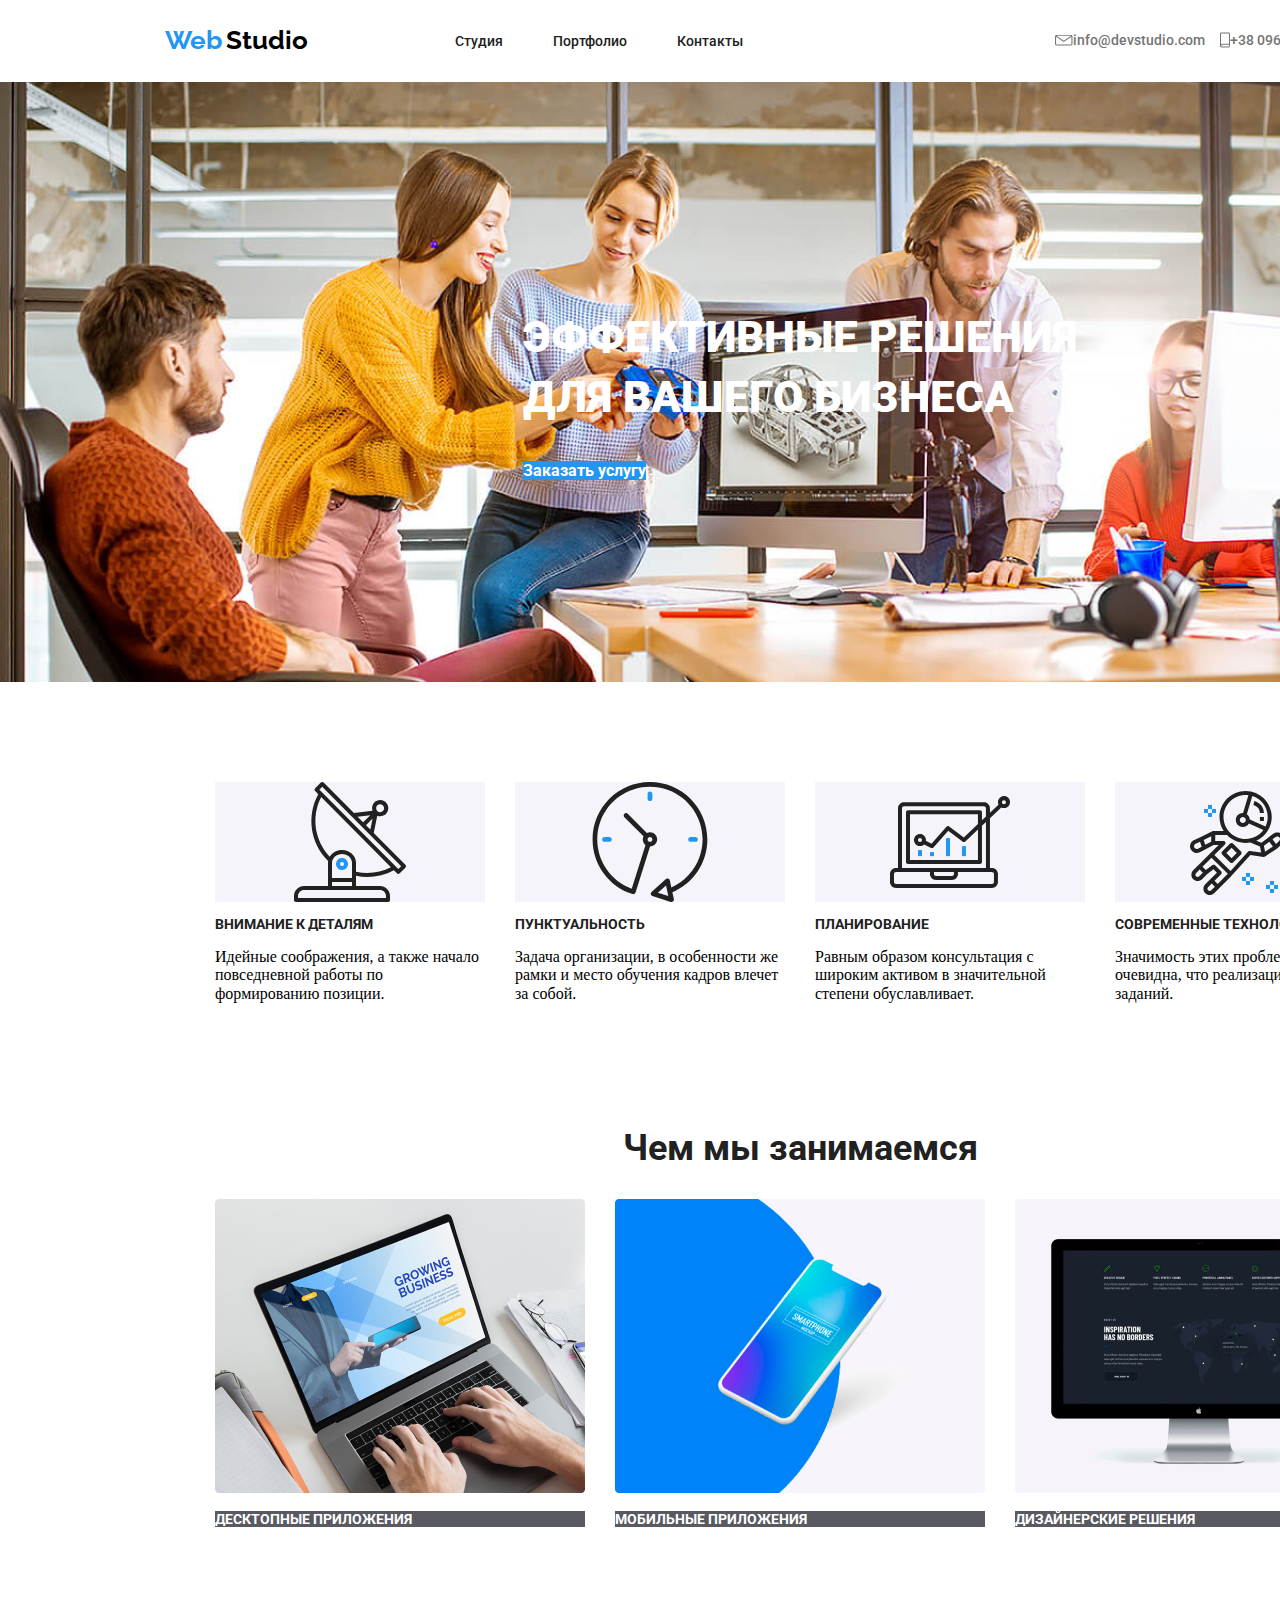
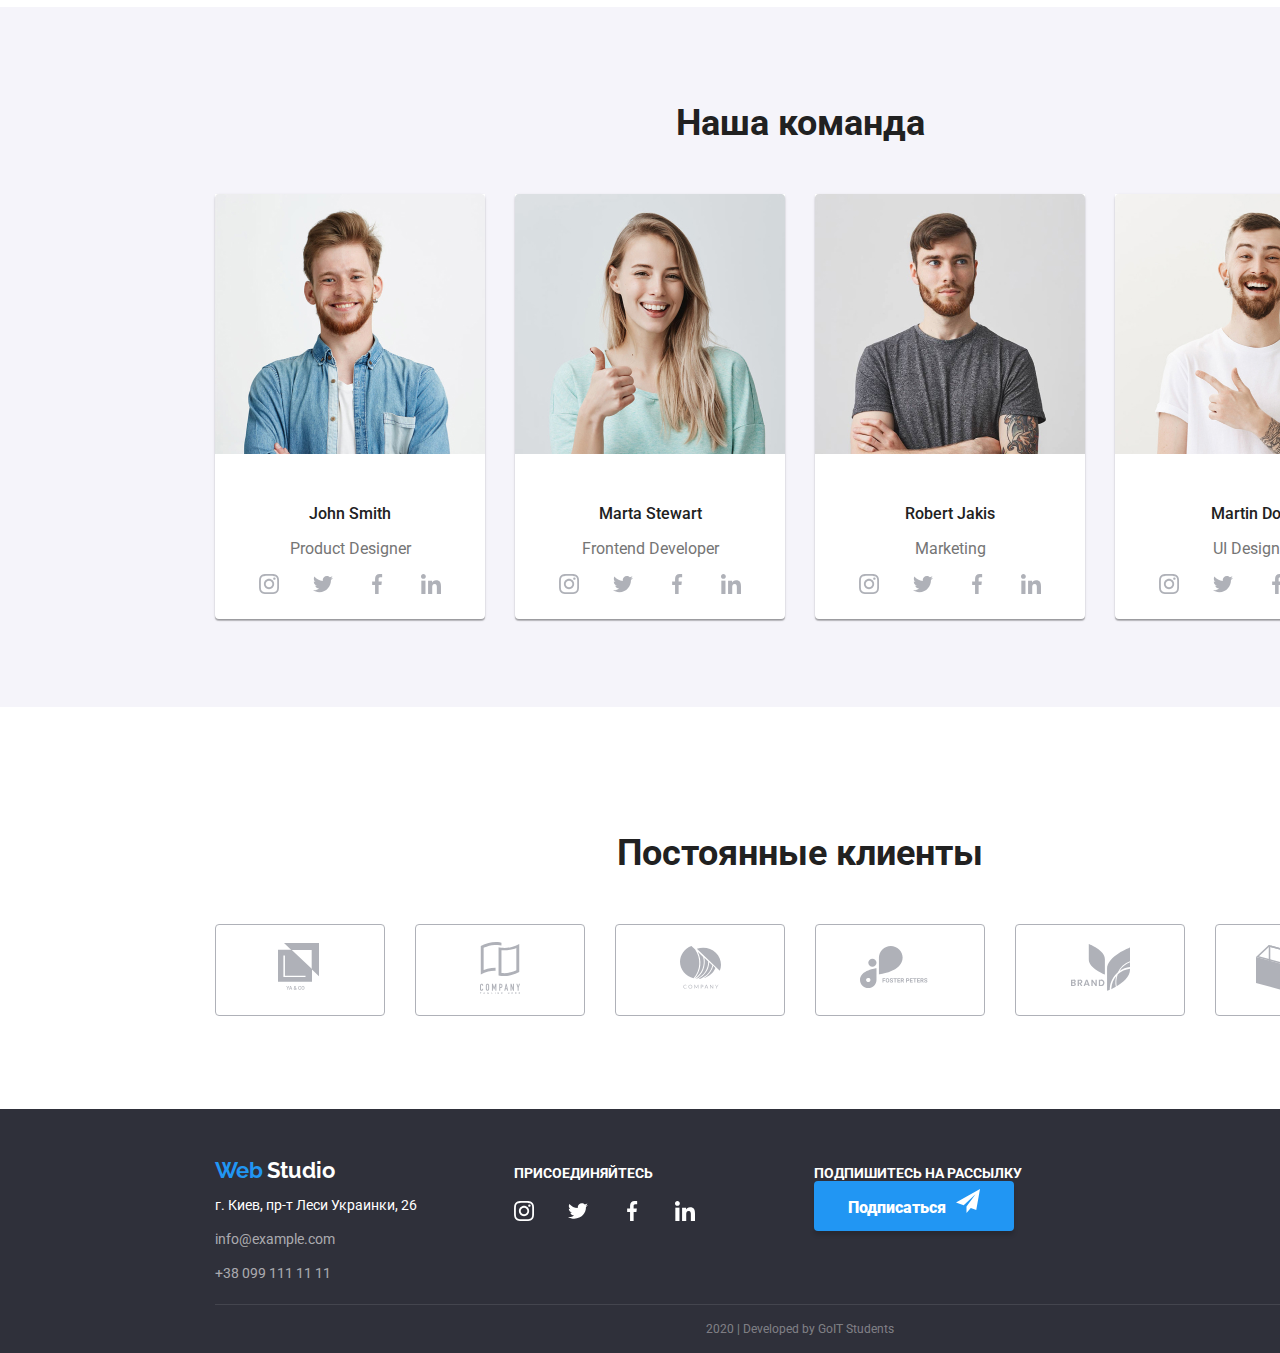
==== index.html @ fc137736 "h/w 3" ====
<!DOCTYPE html>
<html lang="en">
  <head>
    <meta charset="UTF-8" />
    <meta name="viewport" content="width=device-width, initial-scale=1.0" />
    <link
      href="https://fonts.googleapis.com/css2?family=Raleway:wght@700&family=Roboto:wght@400;500;700;900&display=swap"
      rel="stylesheet"
    />
    <link rel="stylesheet" href="css/style.css" />
    <link rel="stylesheet" href="css/normalize.css" />
    <title>Web Studio</title>
  </head>
  <body>
    <!--LOgo and top navigation-->
    <header>
      <div class="logo">
        <a class="logo-item" href="/"
          ><span class="color-web">Web</span>
          <span class="color-studio">Studio</span></a
        >
      </div>
      <section>
        <nav>
          <div class="nav-container">
            <div class="nav-container-item">
              <ul class="nav-list">
                <li class="nav-item"><a href="index.html">Студия</a></li>
                <li class="nav-item">
                  <a href="portfolio.html">Портфолио</a>
                </li>
                <li class="nav-item"><a href="#">Контакты</a></li>
              </ul>
            </div>
            <div class="adress-item-container">
              <ul class="adress-list">
                <li class="adress-item">
                  <img
                    class="number-item"
                    src="images/envelope.svg"
                    alt="ticket"
                  />
                  <a class="number-site" href="mailto:info@devstudio.com"
                    >info@devstudio.com</a
                  >
                </li>
                <li class="adress-item">
                  <img
                    class="number-item"
                    src="images/smartphone.svg"
                    alt="telephone"
                  />
                  <a class="number-site" href="tel:+380961111111"
                    >+38 096 111 11 11</a
                  >
                </li>
              </ul>
            </div>
          </div>
        </nav>
      </section>
    </header>
    <main>
      <!---Banner-->
      <div class="banner-container">
        <section class="banner">
          <h1 class="banner-title">
            эффективные решения<br />
            для вашего бизнеса
          </h1>
          <div class="banner-item">
            <a href="#">Заказать услугу</a>
          </div>
        </section>
      </div>
      <!---Advantages image-->
      <div class="advantages-container">
        <section>
          <ul class="advantages-list">
            <li class="advantages-item">
              <div class="advantages-image-container">
                <img
                  class="advantages-image"
                  src="images/antenna_1.svg"
                  alt="antenna"
                />
              </div>
              <h3 class="advantages-title">Внимание к деталям</h3>
              <p>
                Идейные соображения, а также начало повседневной работы по
                формированию позиции.
              </p>
            </li>
            <li class="advantages-item">
              <div class="advantages-image-container">
                <img
                  class="advantages-image"
                  src="images/clock_1.svg"
                  alt="clock"
                />
              </div>
              <h3 class="advantages-title">Пунктуальность</h3>
              <p>
                Задача организации, в особенности же рамки и место обучения
                кадров влечет за собой.
              </p>
            </li>
            <li class="advantages-item">
              <div class="advantages-image-container">
                <img
                  class="advantages-image"
                  src="images/diagram_1.svg"
                  alt="diagram"
                />
              </div>
              <h3 class="advantages-title">Планирование</h3>
              <p>
                Равным образом консультация с широким активом в значительной
                степени обуславливает.
              </p>
            </li>
            <li class="advantages-item">
              <div class="advantages-image-container">
                <img
                  class="advantages-image"
                  src="images/astronaut_1.svg"
                  alt="astronaut"
                />
              </div>
              <h3 class="advantages-title">Современные технологии</h3>
              <p>
                Значимость этих проблем настолько очевидна, что реализация
                плановых заданий.
              </p>
            </li>
          </ul>
        </section>
      </div>
      <!--Portfolio-->
      <div class="portfolio-container">
        <section class="portfolio">
          <h2>Чем мы занимаемся</h2>
          <ul class="portfolio-list">
            <li class="portfolio-item">
              <img src="images/img.jpg" alt="notepad" />
              <h3>Десктопные приложения</h3>
            </li>
            <li class="portfolio-item">
              <img src="images/box.jpg" alt="mobile image" />
              <h3>Мобильные приложения</h3>
            </li>
            <li class="portfolio-item">
              <img src="images/img_2.jpg" alt="" />
              <h3>Дизайнерские решения</h3>
            </li>
          </ul>
        </section>
      </div>
      <!----Team container-->
      <div class="team-container">
        <section class="team">
          <h2>Наша команда</h2>
          <ul class="team-list">
            <li class="team-item">
              <img src="images/john_smith.jpg" alt="Product Designer photo" />
              <p class="name-item">John Smith</p>
              <p class="specialty">Product Designer</p>
              <ul class="team-social-network-list">
                <li class="team-social-network-item">
                  <a href=""
                    ><img src="images/instagram.svg" alt="instagram logo"
                  /></a>
                </li>
                <li class="team-social-network-item">
                  <a href="">
                    <img src="images/twitter_1.svg" alt="twiter logo" />
                  </a>
                </li>
                <li class="team-social-network-item">
                  <a href="">
                    <img src="images/facebook_1.svg" alt="facebook logo" />
                  </a>
                </li>
                <li class="team-social-network-item last-item">
                  <a href="">
                    <img src="images/linkedin_1.svg" alt="ell logo" />
                  </a>
                </li>
              </ul>
            </li>
            <li class="team-item">
              <img
                src="images/marta_stewart.jpg"
                alt="Frontend Developer photo"
              />
              <p class="name-item">Marta Stewart</p>
              <p class="specialty">Frontend Developer</p>
              <ul class="team-social-network-list">
                <li class="team-social-network-item">
                  <a href=""
                    ><img src="images/instagram.svg" alt="instagram logo"
                  /></a>
                </li>
                <li class="team-social-network-item">
                  <a href="">
                    <img src="images/twitter_1.svg" alt="twiter logo" />
                  </a>
                </li>
                <li class="team-social-network-item">
                  <a href="">
                    <img src="images/facebook_1.svg" alt="facebook logo" />
                  </a>
                </li>
                <li class="team-social-network-item last-item">
                  <a href="">
                    <img src="images/linkedin_1.svg" alt="ell logo" />
                  </a>
                </li>
              </ul>
            </li>
            <li class="team-item">
              <img src="images/robert_jakis.jpg" alt="Marketing photo" />
              <p class="name-item">Robert Jakis</p>
              <p class="specialty">Marketing</p>
              <ul class="team-social-network-list">
                <li class="team-social-network-item">
                  <a href=""
                    ><img src="images/instagram.svg" alt="instagram logo"
                  /></a>
                </li>
                <li class="team-social-network-item">
                  <a href="">
                    <img src="images/twitter_1.svg" alt="twiter logo" />
                  </a>
                </li>
                <li class="team-social-network-item">
                  <a href="">
                    <img src="images/facebook_1.svg" alt="facebook logo" />
                  </a>
                </li>
                <li class="team-social-network-item last-item">
                  <a href="">
                    <img src="images/linkedin_1.svg" alt="ell logo" />
                  </a>
                </li>
              </ul>
            </li>
            <li class="team-item">
              <img src="images/martin_doe.jpg" alt="UI Designer photo" />
              <p class="name-item">Martin Doe</p>
              <p class="specialty">UI Designe</p>
              <ul class="team-social-network-list">
                <li class="team-social-network-item">
                  <a href=""
                    ><img src="images/instagram.svg" alt="instagram logo"
                  /></a>
                </li>
                <li class="team-social-network-item">
                  <a href="">
                    <img src="images/twitter_1.svg" alt="twiter logo" />
                  </a>
                </li>
                <li class="team-social-network-item">
                  <a href="">
                    <img src="images/facebook_1.svg" alt="facebook logo" />
                  </a>
                </li>
                <li class="team-social-network-item last-item">
                  <a href="">
                    <img src="images/linkedin_1.svg" alt="ell logo" />
                  </a>
                </li>
              </ul>
            </li>
          </ul>
        </section>
      </div>
      <!--Customer-->
      <div class="customer-container">
        <section class="customer">
          <h2>Постоянные клиенты</h2>
          <ul class="customer-list">
            <li class="customer-item item-right">
              <a href=""><img src="images/logo_1.svg" alt="company 1" /></a>
            </li>
            <li class="customer-item item-right">
              <a href=""><img src="images/logo_2.svg" alt="company 2" /></a>
            </li>
            <li class="customer-item item-right">
              <a href=""><img src="images/logo_3.svg" alt="company 3" /></a>
            </li>
            <li class="customer-item item-right">
              <a href=""><img src="images/logo_4.svg" alt="company 4" /></a>
            </li>
            <li class="customer-item item-right">
              <a href=""><img src="images/logo_5.svg" alt="company 5" /></a>
            </li>
            <li class="customer-item item-right">
              <a href=""><img src="images/logo_6.svg" alt="company 6" /></a>
            </li>
          </ul>
        </section>
      </div>
      <!--Bottom container, logo , adress and social network-->
      <div class="adress-container">
        <section class="adress">
          <div class="logo-adress-bot-container">
            <a class="logo-item" href="/"
              ><span class="color-web-bot">Web</span>
              <span class="color-studio-white">Studio</span></a
            >
            <address>
              <ul class="adress-list-bottom">
                <li class="adress-item-bottom">
                  <p>г. Киев, пр-т Леси Украинки, 26</p>
                </li>
                <li class="adress-item-bottom">
                  <a class="adress-site-number" href="#">info@example.com</a>
                </li>
                <li class="adress-item-bottom">
                  <a class="adress-site-number" href="tel:+"
                    >+38 099 111 11 11</a
                  >
                </li>
              </ul>
            </address>
          </div>
          <div class="social-network-container">
            <section class="social-network">
              <p>присоединяйтесь</p>
              <ul class="social-network-list-studio">
                <li class="social-item-bottom right-line">
                  <a href="">
                    <img src="images/instagram_2.svg" alt="instagram logo" />
                  </a>
                </li>
                <li class="social-item-bottom right-line">
                  <a href=""
                    ><img src="images/twitter_2.svg" alt="twiter logo"
                  /></a>
                </li>
                <li class="social-item-bottom right-line">
                  <a href="">
                    <img src="images/facebook_2.svg" alt="facebook logo" />
                  </a>
                </li>
                <li class="social-item-bottom right-line">
                  <a href=""><img src="images/linkedin_2.svg" alt="" /></a>
                </li>
              </ul>
            </section>
          </div>
          <div class="mailing-container">
            <section class="mailing">
              <p>Подпишитесь на рассылку</p>
              <div class="mailing-site">
                <a href=""
                  >Подписаться<img src="images/icon_send.svg" alt="icon send"
                /></a>
              </div>
            </section>
          </div>
        </section>
      </div>
    </main>
    <footer>
      <p>2020 | Developed by GoIT Students</p>
    </footer>
  </body>
</html>
---- css/style.css ----
:root {
  --footer-color: #2f303a;
  --title-mailing: #2196f3;
}
li {
  list-style-type: none;
}
body {
  width: 1600px;
}
header {
  display: flex;
}
ul {
  margin: 0;
  padding: 0;
}
.logo {
  width: 200px;
  height: 30px;
  margin: 25px 0 0 165px;
}
.logo-item {
  text-decoration: none;
}
.color-web {
  font-family: "Raleway";
  font-style: normal;
  font-weight: bold;
  font-size: 26px;
  line-height: 31px;
  color: var(--title-mailing);
}
.color-studio {
  font-family: "Raleway";
  font-style: normal;
  font-weight: bold;
  font-size: 26px;
  line-height: 31px;
  color: #000000;
}
nav a {
  font-family: "roboto";
  text-decoration: none;
  font-style: normal;
  font-weight: 500;
  font-size: 14px;
  line-height: 16px;
  color: #212121;
}
.nav-container {
  display: flex;
}
.nav-container-item {
  width: 295px;
  height: 50px;
  margin: 32px 0 0 90px;
}
.nav-list {
  display: flex;
}
.nav-item:not(:last-child) {
  margin-right: 50px;
}
.adress-item-container {
  margin: 32px 0 0 305px;
}
.adress-list {
  display: flex;
}
.adress-item {
  display: flex;
  justify-content: center;
}
.adress-item:not(:last-child) {
  margin-right: 15px;
}
.number-site {
  color: #757575;
}
.banner-container {
  width: 1600px;
  height: 600px;
  background-image: url(/images/Header_img.jpg);
  display: flex;
  align-items: center;
  justify-content: center;
}
.banner-title {
  font-family: "roboto";
  font-style: normal;
  font-weight: 900;
  font-size: 44px;
  line-height: 60px;
  text-transform: uppercase;
  color: #ffffff;
}
.banner a {
  font-family: "roboto";
  text-decoration: none;
  font-style: normal;
  font-weight: bold;
  font-size: 16px;
  line-height: 30px;
  background-color: var(--title-mailing);
  color: #ffffff;
}
.advantages-container {
  width: 1170px;
  margin: 100px 215px 0 215px;
}
.advantages-list {
  display: flex;
}
.advantages-item:not(:last-child) {
  width: 270px;
  height: 250px;
  margin-right: 30px;
}
.advantages-image-container {
  width: 270px;
  height: 120px;
  display: flex;
  justify-content: center;
  background-color: #f5f4fa;
}
.advantages-title {
  font-family: "roboto";
  text-transform: uppercase;
  font-style: normal;
  font-weight: bold;
  font-size: 14px;
  line-height: 16px;
  color: #212121;
}
.advantages p {
  font-family: "roboto";
  font-style: normal;
  font-weight: normal;
  font-size: 14px;
  line-height: 24px;
  color: #757575;
}
.portfolio-container {
  width: 1170px;
  height: 385px;
  margin: 95px 215px 0 215px;
}
.portfolio-list {
  display: flex;
}
.portfolio-item:not(:last-child) {
  width: 370px;
  height: 295px;
  margin-right: 30px;
}
.portfolio h2 {
  text-align: center;
  font-family: "roboto";
  font-style: normal;
  font-weight: bold;
  font-size: 36px;
  line-height: 42px;
  color: #212121;
}
.portfolio h3 {
  font-family: "roboto";
  font-style: normal;
  font-weight: bold;
  font-size: 14px;
  line-height: 16px;
  text-transform: uppercase;
  color: #ffffff;
  background-color: rgba(47, 48, 58, 0.8);
}
.team-container {
  width: 1600px;
  height: 700px;
  background-color: #f5f4fa;
  margin-top: 95px;
}
.team-list {
  display: flex;
  margin: 50px 215px 0 215px;
}
.team-item {
  width: 270px;
  height: 425px;
  margin-right: 30px;
  background-color: #ffffff;
  box-shadow: 0px 2px 1px rgba(0, 0, 0, 0.2), 0px 1px 1px rgba(0, 0, 0, 0.14),
    0px 1px 3px rgba(0, 0, 0, 0.12);
  border-radius: 4px;
}
.team-social-network-list {
  width: 205px;
  height: 45px;
  display: flex;
  margin: 0 32px 0 32px;
}
.team-social-network-item:not(:last-child) {
  margin-right: 10px;
  padding: 0 12px 0 12px;
}
.last-item {
  padding: 0 12px 0 12px;
}
.team h2 {
  padding-top: 95px;
  text-align: center;
  font-family: "roboto";
  font-style: normal;
  font-weight: bold;
  font-size: 36px;
  line-height: 42px;
  color: #212121;
}
.name-item {
  text-align: center;
  padding-top: 30px;
  font-family: "roboto";
  font-style: normal;
  font-weight: 500;
  font-size: 16px;
  line-height: 19px;
  color: #212121;
}
.specialty {
  text-align: center;
  font-family: "roboto";
  font-style: normal;
  font-weight: normal;
  font-size: 16px;
  line-height: 19px;
  color: #757575;
}
.customer-container {
  width: 1600px;
}
.customer-list {
  display: flex;
  width: 1170px;
  height: 185px;
  margin: 50px 215px 0 215px;
}
.customer-item {
  width: 170px;
  height: 90px;
  border: 1px solid #afb1b8;
  border-radius: 4px;
  display: flex;
  align-items: center;
  justify-content: center;
}
.item-right:not(:last-child) {
  margin-right: 30px;
}
.customer h2 {
  padding-top: 95px;
  text-align: center;
  font-family: "roboto";
  font-style: normal;
  font-weight: bold;
  font-size: 36px;
  line-height: 42px;
  color: #212121;
}
footer {
  background-color: var(--footer-color);
  display: flex;
  justify-content: center;
  align-items: center;
}
footer p {
  font-family: "roboto";
  font-style: normal;
  font-weight: normal;
  font-size: 12px;
  line-height: 24px;
  color: rgba(255, 255, 255, 0.4);
}
.adress-container {
  width: 1600px;
  background-color: var(--footer-color);
}
.adress {
  background-color: var(--footer-color);
  width: 1170px;
  height: 195px;
  display: flex;
  margin: 0 215px 0 215px;
  border-bottom: 1px solid rgba(255, 255, 255, 0.1);
}
.logo-adress-bot-container {
  margin-top: 48px;
}
.adress-list-bottom {
  width: 230px;
  height: 80px;
  flex-direction: column;
  justify-content: center;
  margin-top: 10px;
}
.adress-item-bottom:not(:first-child) {
  margin-top: 10px;
}
.social-network-container {
  width: 205px;
  height: 80px;
  margin: 56px 0 0 69px;
}
.social-network-list-studio {
  display: flex;
  margin-top: 20px;
}
.social-item-bottom {
  width: 44px;
  height: 44px;
  justify-content: center;
}
.right-line:not(:last-child) {
  margin-right: 10px;
}
.mailing-container {
  width: 570px;
  height: 87px;
  display: flex;
  margin: 56px 0 0 95px;
}
.color-web-bot {
  font-family: "Raleway";
  font-style: normal;
  font-weight: bold;
  font-size: 22px;
  line-height: 26px;
  color: var(--title-mailing);
}
.color-studio-white {
  font-family: "Raleway";
  font-style: normal;
  font-weight: bold;
  font-size: 22px;
  line-height: 26px;
  color: #ffffff;
}
address p {
  font-family: "roboto";
  font-style: normal;
  font-weight: normal;
  font-size: 14px;
  line-height: 24px;
  color: #ffffff;
  margin: 0;
}
address a {
  font-family: "roboto";
  text-decoration: none;
  font-style: normal;
  font-weight: normal;
  font-size: 14px;
  line-height: 24px;
  color: rgba(255, 255, 255, 0.6);
}
.social-network p {
  margin: 0;
  font-family: "roboto";
  font-style: normal;
  font-weight: bold;
  font-size: 14px;
  line-height: 16px;
  text-transform: uppercase;
  color: #ffffff;
}
.mailing p {
  margin: 0;
  font-family: "roboto";
  font-style: normal;
  font-weight: bold;
  font-size: 14px;
  line-height: 16px;
  text-transform: uppercase;
  color: #ffffff;
}
.mailing-site {
  width: 200px;
  height: 50px;
  box-shadow: 0px 4px 4px rgba(0, 0, 0, 0.15);
  background-color: var(--title-mailing);
  border-radius: 4px;
  display: flex;
  justify-content: center;
  align-items: center;
}
.mailing-site img {
  margin-left: 10px;
}
.mailing a {
  font-family: "roboto";
  text-decoration: none;
  color: #ffffff;
  font-style: normal;
  font-weight: 900;
  font-size: 16px;
  line-height: 30px;
}
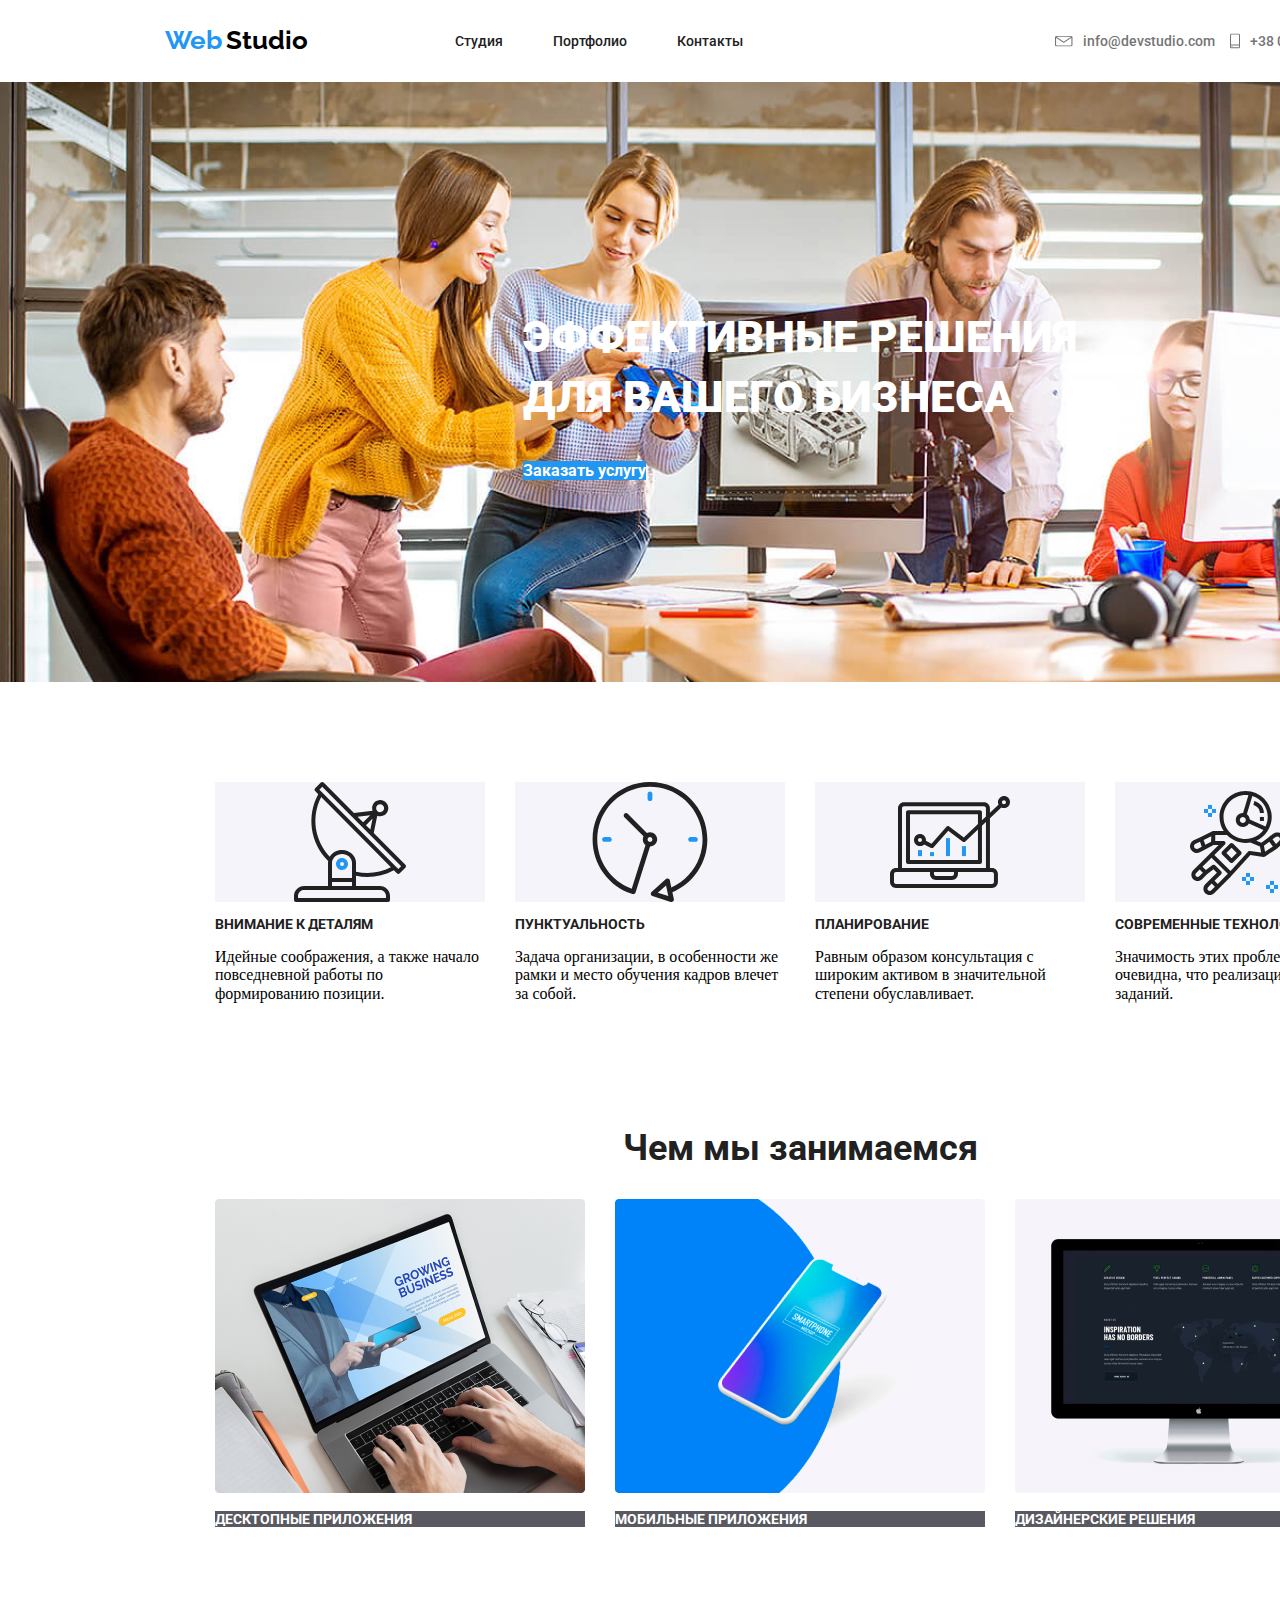
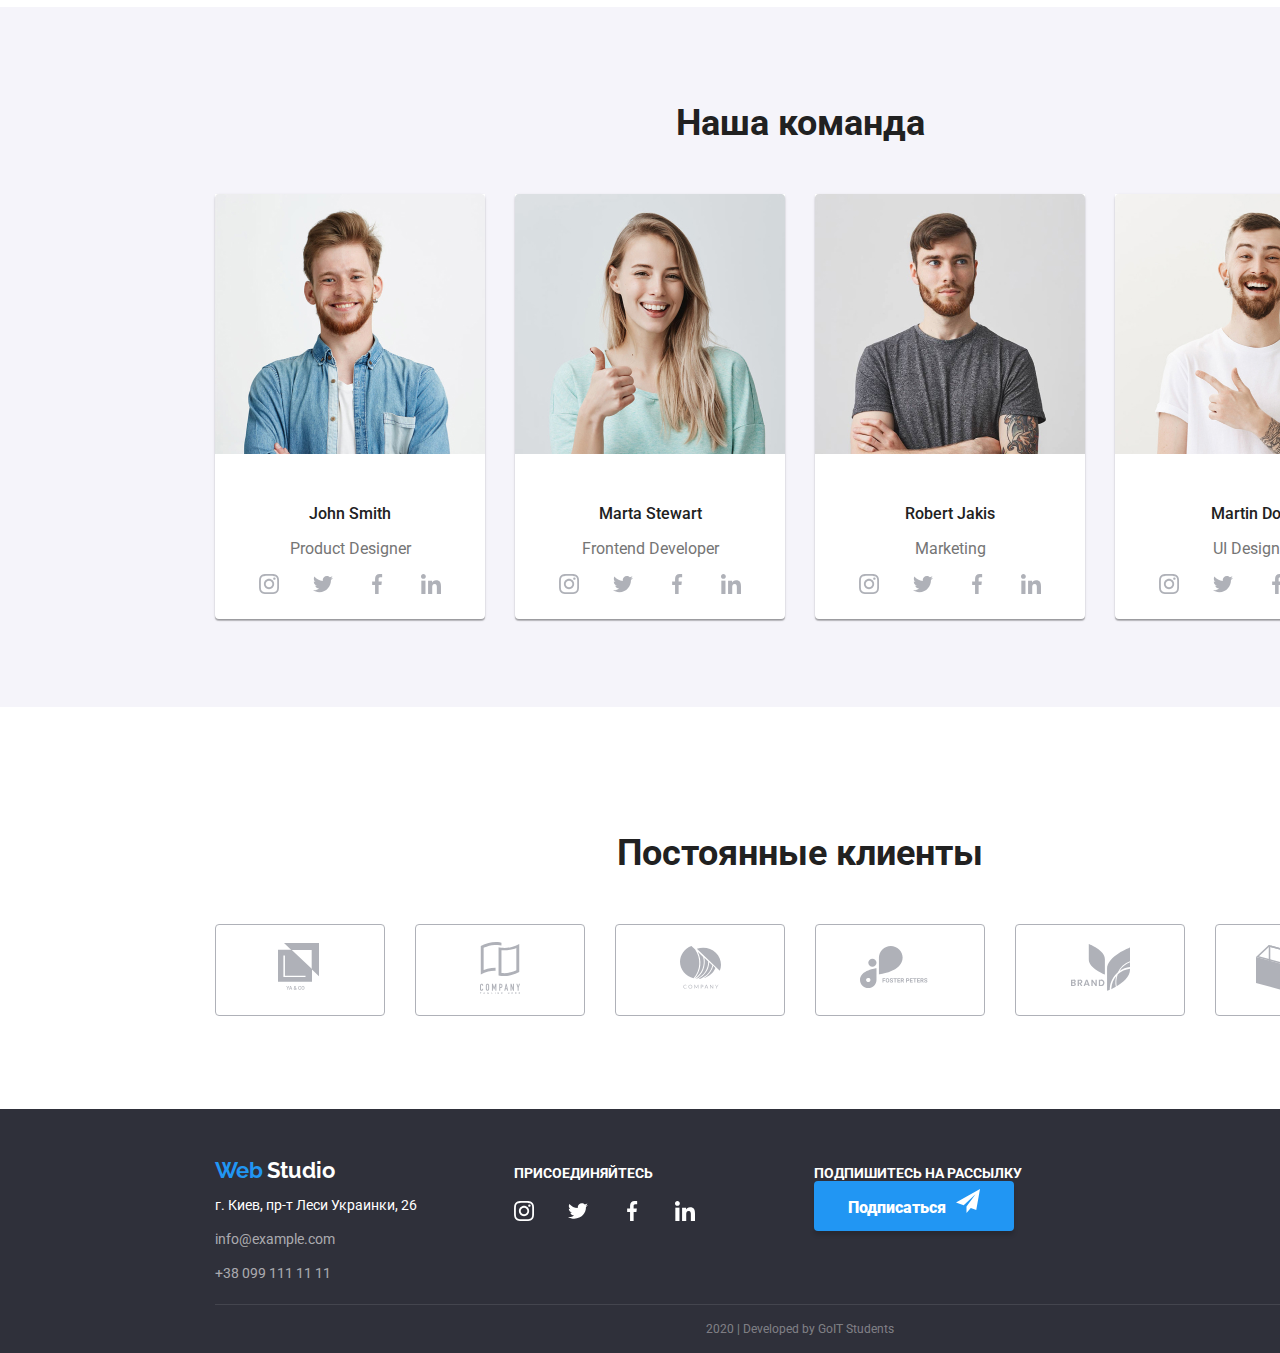
==== commit cae7a252: "h/w 3.3" ====
--- a/index.html
+++ b/index.html
@@ -40,9 +40,11 @@
                     src="images/envelope.svg"
                     alt="ticket"
                   />
-                  <a class="number-site" href="mailto:info@devstudio.com"
-                    >info@devstudio.com</a
-                  >
+                  <div class="number-site-container">
+                    <a class="number-site" href="mailto:info@devstudio.com"
+                      >info@devstudio.com</a
+                    >
+                  </div>
                 </li>
                 <li class="adress-item">
                   <img
@@ -50,9 +52,11 @@
                     src="images/smartphone.svg"
                     alt="telephone"
                   />
-                  <a class="number-site" href="tel:+380961111111"
-                    >+38 096 111 11 11</a
-                  >
+                  <div class="number-site-container">
+                    <a class="number-site" href="tel:+380961111111"
+                      >+38 096 111 11 11</a
+                    >
+                  </div>
                 </li>
               </ul>
             </div>
--- a/css/style.css
+++ b/css/style.css
@@ -75,13 +75,16 @@
 .adress-item:not(:last-child) {
   margin-right: 15px;
 }
+.number-site-container {
+  margin-left: 10px;
+}
 .number-site {
   color: #757575;
 }
 .banner-container {
   width: 1600px;
   height: 600px;
-  background-image: url(/images/Header_img.jpg);
+  background-image: url(../images/Header_img.jpg);
   display: flex;
   align-items: center;
   justify-content: center;
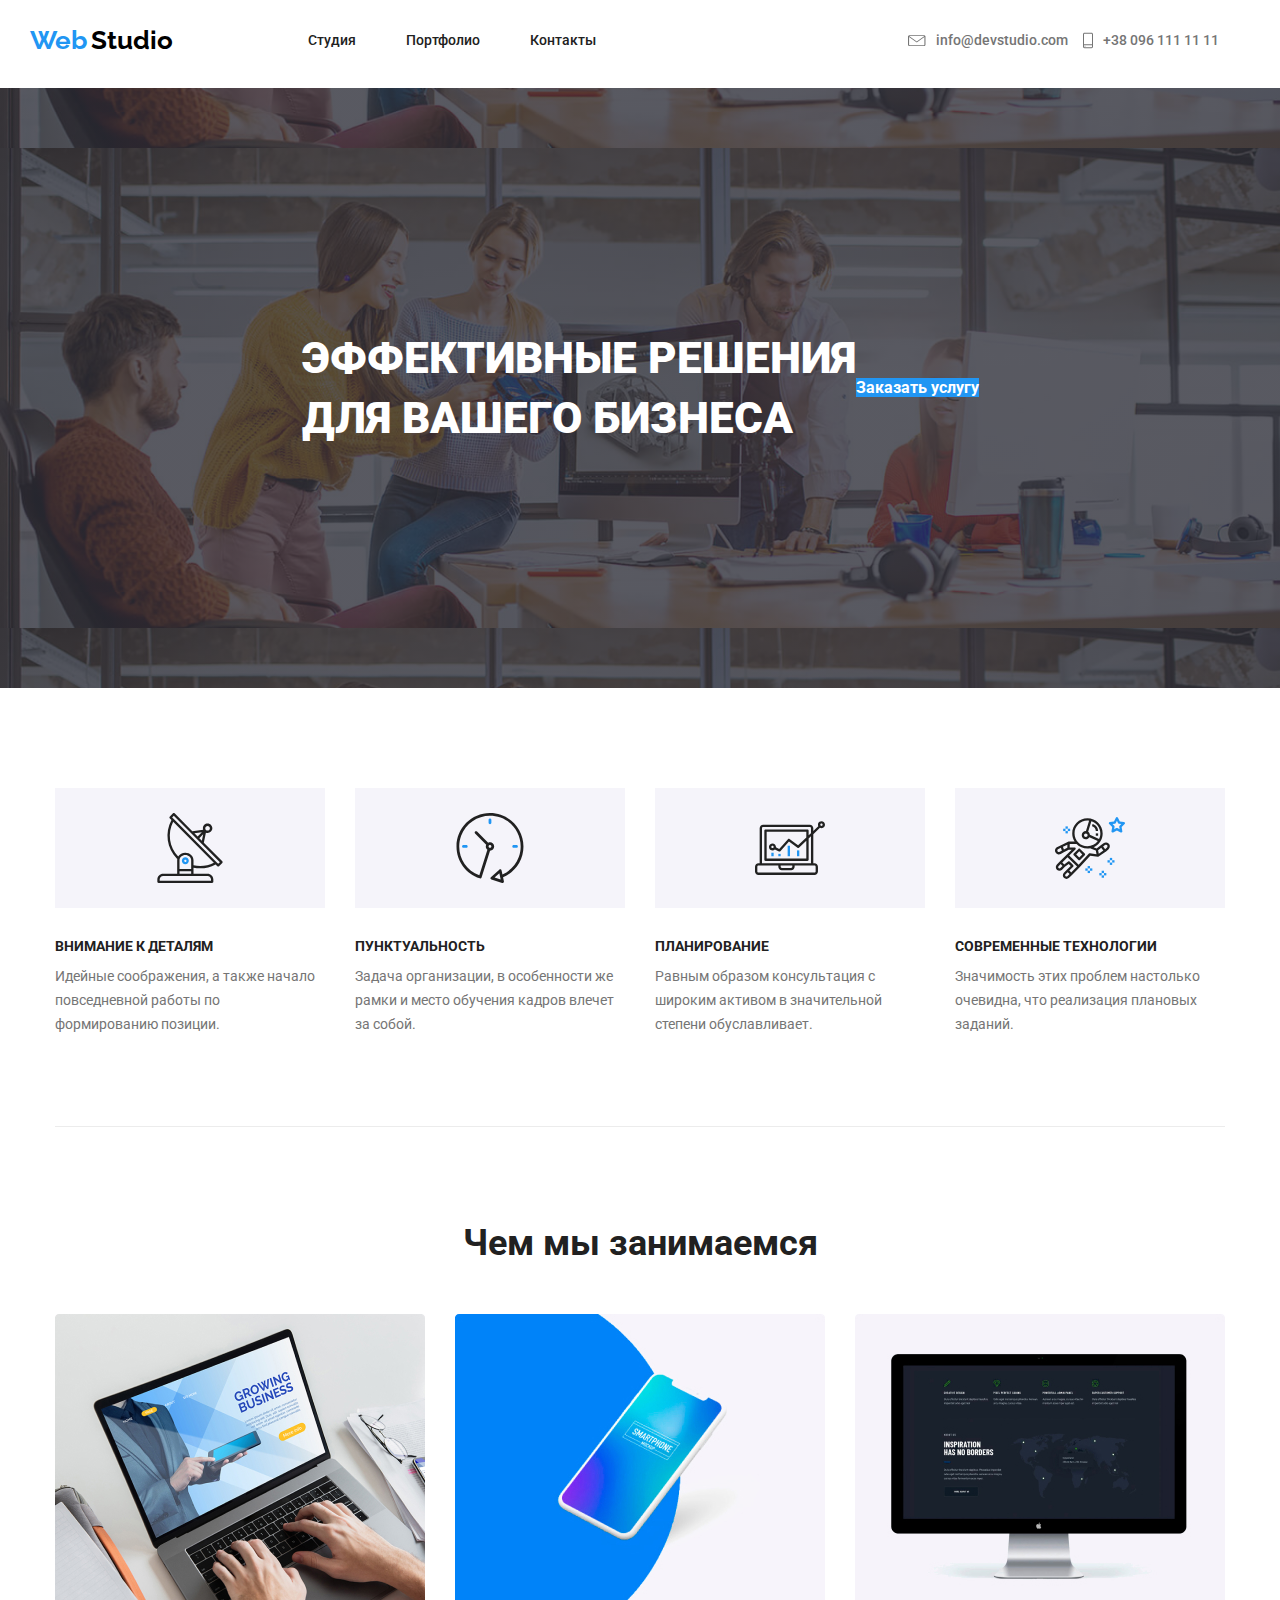
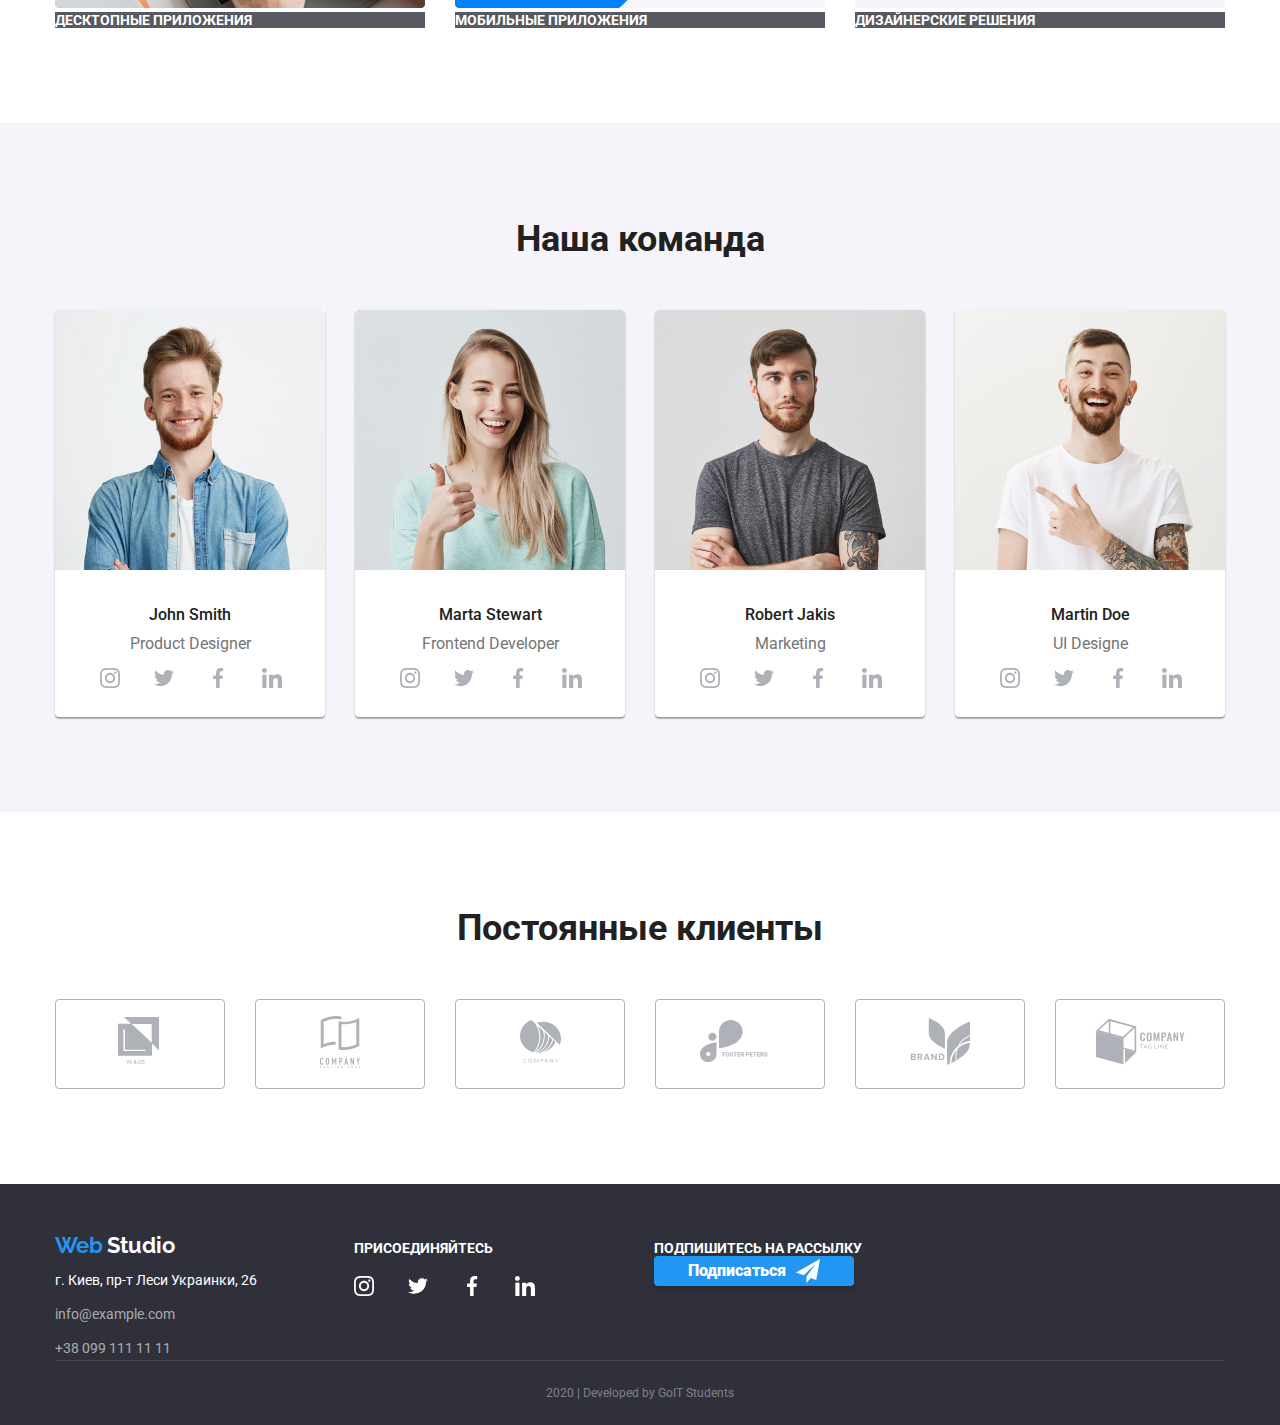
==== commit 33cf632d: "H/w 3/2/1" ====
--- a/index.html
+++ b/index.html
@@ -14,60 +14,62 @@
   <body>
     <!--LOgo and top navigation-->
     <header>
-      <div class="logo">
-        <a class="logo-item" href="/"
-          ><span class="color-web">Web</span>
-          <span class="color-studio">Studio</span></a
-        >
-      </div>
-      <section>
-        <nav>
-          <div class="nav-container">
-            <div class="nav-container-item">
-              <ul class="nav-list">
-                <li class="nav-item"><a href="index.html">Студия</a></li>
-                <li class="nav-item">
-                  <a href="portfolio.html">Портфолио</a>
-                </li>
-                <li class="nav-item"><a href="#">Контакты</a></li>
-              </ul>
+      <div class="header-container">
+        <section class="header-section">
+          <div class="section-nav-container">
+          <div class="logo-container">
+            <a class="logo-item" href="/"><span class="color-web">Web</span>
+              <span class="color-studio">Studio</span></a>
+          </div>
+          <nav>
+            <div class="nav-container">
+              <div class="nav-container-item">
+                <ul class="nav-list">
+                  <li class="nav-item"><a href="index.html">Студия</a></li>
+                  <li class="nav-item">
+                    <a href="portfolio.html">Портфолио</a>
+                  </li>
+                  <li class="nav-item"><a href="#">Контакты</a></li>
+                </ul>
+              </div>
+              <div class="adress-item-container">
+                <ul class="adress-list">
+                  <li class="adress-item">
+                    <img
+                      class="number-item"
+                      src="images/envelope.svg"
+                      alt="ticket"
+                    />
+                    <div class="number-site-container">
+                      <a class="number-site" href="mailto:info@devstudio.com"
+                        >info@devstudio.com</a
+                      >
+                    </div>
+                  </li>
+                  <li class="adress-item">
+                    <img
+                      class="number-item"
+                      src="images/smartphone.svg"
+                      alt="telephone"
+                    />
+                    <div class="number-site-container">
+                      <a class="number-site" href="tel:+380961111111"
+                        >+38 096 111 11 11</a
+                      >
+                    </div>
+                  </li>
+                </ul>
+              </div>
             </div>
-            <div class="adress-item-container">
-              <ul class="adress-list">
-                <li class="adress-item">
-                  <img
-                    class="number-item"
-                    src="images/envelope.svg"
-                    alt="ticket"
-                  />
-                  <div class="number-site-container">
-                    <a class="number-site" href="mailto:info@devstudio.com"
-                      >info@devstudio.com</a
-                    >
-                  </div>
-                </li>
-                <li class="adress-item">
-                  <img
-                    class="number-item"
-                    src="images/smartphone.svg"
-                    alt="telephone"
-                  />
-                  <div class="number-site-container">
-                    <a class="number-site" href="tel:+380961111111"
-                      >+38 096 111 11 11</a
-                    >
-                  </div>
-                </li>
-              </ul>
-            </div>
-          </div>
-        </nav>
-      </section>
+          </nav>
+          </div>
+        </section>
+      </div>
     </header>
     <main>
       <!---Banner-->
-      <div class="banner-container">
         <section class="banner">
+          <div class="banner-container">
           <h1 class="banner-title">
             эффективные решения<br />
             для вашего бизнеса
@@ -79,58 +81,30 @@
       </div>
       <!---Advantages image-->
       <div class="advantages-container">
-        <section>
+        <section class="advantages-section">
           <ul class="advantages-list">
-            <li class="advantages-item">
-              <div class="advantages-image-container">
-                <img
-                  class="advantages-image"
-                  src="images/antenna_1.svg"
-                  alt="antenna"
-                />
-              </div>
+            <li class="advantages-item icon-antena">
               <h3 class="advantages-title">Внимание к деталям</h3>
               <p>
                 Идейные соображения, а также начало повседневной работы по
                 формированию позиции.
               </p>
             </li>
-            <li class="advantages-item">
-              <div class="advantages-image-container">
-                <img
-                  class="advantages-image"
-                  src="images/clock_1.svg"
-                  alt="clock"
-                />
-              </div>
+            <li class="advantages-item icon-clock">
               <h3 class="advantages-title">Пунктуальность</h3>
               <p>
                 Задача организации, в особенности же рамки и место обучения
                 кадров влечет за собой.
               </p>
             </li>
-            <li class="advantages-item">
-              <div class="advantages-image-container">
-                <img
-                  class="advantages-image"
-                  src="images/diagram_1.svg"
-                  alt="diagram"
-                />
-              </div>
+            <li class="advantages-item icon-diagram">
               <h3 class="advantages-title">Планирование</h3>
               <p>
                 Равным образом консультация с широким активом в значительной
                 степени обуславливает.
               </p>
             </li>
-            <li class="advantages-item">
-              <div class="advantages-image-container">
-                <img
-                  class="advantages-image"
-                  src="images/astronaut_1.svg"
-                  alt="astronaut"
-                />
-              </div>
+            <li class="advantages-item icon-astronaut">
               <h3 class="advantages-title">Современные технологии</h3>
               <p>
                 Значимость этих проблем настолько очевидна, что реализация
@@ -138,12 +112,12 @@
               </p>
             </li>
           </ul>
-        </section>
-      </div>
+          </div>
+        </section>
       <!--Portfolio-->
-      <div class="portfolio-container">
-        <section class="portfolio">
-          <h2>Чем мы занимаемся</h2>
+        <section class="portfolio main-section">
+          <div class="portfolio-container">
+          <h2 class="section-title">Чем мы занимаемся</h2>
           <ul class="portfolio-list">
             <li class="portfolio-item">
               <img src="images/img.jpg" alt="notepad" />
@@ -158,15 +132,15 @@
               <h3>Дизайнерские решения</h3>
             </li>
           </ul>
-        </section>
-      </div>
+          </div>
+        </section>
       <!----Team container-->
       <div class="team-container">
-        <section class="team">
-          <h2>Наша команда</h2>
+        <section class="team main-section">
+          <h2 class="section-title">Наша команда</h2>
           <ul class="team-list">
             <li class="team-item">
-              <img src="images/john_smith.jpg" alt="Product Designer photo" />
+              <img class="photo-item" src="images/john_smith.jpg" alt="Product Designer photo" />
               <p class="name-item">John Smith</p>
               <p class="specialty">Product Designer</p>
               <ul class="team-social-network-list">
@@ -193,7 +167,7 @@
               </ul>
             </li>
             <li class="team-item">
-              <img
+              <img class="photo-item"
                 src="images/marta_stewart.jpg"
                 alt="Frontend Developer photo"
               />
@@ -223,7 +197,7 @@
               </ul>
             </li>
             <li class="team-item">
-              <img src="images/robert_jakis.jpg" alt="Marketing photo" />
+              <img class="photo-item" src="images/robert_jakis.jpg" alt="Marketing photo" />
               <p class="name-item">Robert Jakis</p>
               <p class="specialty">Marketing</p>
               <ul class="team-social-network-list">
@@ -250,7 +224,7 @@
               </ul>
             </li>
             <li class="team-item">
-              <img src="images/martin_doe.jpg" alt="UI Designer photo" />
+              <img class="photo-item" src="images/martin_doe.jpg" alt="UI Designer photo" />
               <p class="name-item">Martin Doe</p>
               <p class="specialty">UI Designe</p>
               <ul class="team-social-network-list">
@@ -281,25 +255,25 @@
       </div>
       <!--Customer-->
       <div class="customer-container">
-        <section class="customer">
-          <h2>Постоянные клиенты</h2>
+        <section class="customer main-section">
+          <h2 class="section-title">Постоянные клиенты</h2>
           <ul class="customer-list">
-            <li class="customer-item item-right">
+            <li class="customer-item">
               <a href=""><img src="images/logo_1.svg" alt="company 1" /></a>
             </li>
-            <li class="customer-item item-right">
+            <li class="customer-item">
               <a href=""><img src="images/logo_2.svg" alt="company 2" /></a>
             </li>
-            <li class="customer-item item-right">
+            <li class="customer-item">
               <a href=""><img src="images/logo_3.svg" alt="company 3" /></a>
             </li>
-            <li class="customer-item item-right">
+            <li class="customer-item">
               <a href=""><img src="images/logo_4.svg" alt="company 4" /></a>
             </li>
-            <li class="customer-item item-right">
+            <li class="customer-item">
               <a href=""><img src="images/logo_5.svg" alt="company 5" /></a>
             </li>
-            <li class="customer-item item-right">
+            <li class="customer-item">
               <a href=""><img src="images/logo_6.svg" alt="company 6" /></a>
             </li>
           </ul>
@@ -358,9 +332,7 @@
             <section class="mailing">
               <p>Подпишитесь на рассылку</p>
               <div class="mailing-site">
-                <a href=""
-                  >Подписаться<img src="images/icon_send.svg" alt="icon send"
-                /></a>
+                <a class="send-mail" href="">Подписаться</a>
               </div>
             </section>
           </div>
--- a/css/style.css
+++ b/css/style.css
@@ -1,3 +1,9 @@
+* {
+  margin: 0;
+  padding: 0;
+  box-sizing: border-box;
+}
+
 :root {
   --footer-color: #2f303a;
   --title-mailing: #2196f3;
@@ -5,20 +11,24 @@
 li {
   list-style-type: none;
 }
-body {
-  width: 1600px;
-}
-header {
-  display: flex;
-}
-ul {
-  margin: 0;
-  padding: 0;
-}
-.logo {
-  width: 200px;
-  height: 30px;
-  margin: 25px 0 0 165px;
+.section-title {
+  margin-bottom: 50px;
+}
+.main-section {
+  padding-top: 95px;
+}
+.header-container {
+  width: 100%;
+}
+.section-nav-container {
+  width: 1220px;
+  margin: auto;
+  display: flex;
+  align-items: center;
+}
+.header-section {
+  padding-top: 25px;
+  padding-bottom: 32px;
 }
 .logo-item {
   text-decoration: none;
@@ -53,8 +63,7 @@
 }
 .nav-container-item {
   width: 295px;
-  height: 50px;
-  margin: 32px 0 0 90px;
+  margin-left: 135px;
 }
 .nav-list {
   display: flex;
@@ -62,14 +71,13 @@
 .nav-item:not(:last-child) {
   margin-right: 50px;
 }
-.adress-item-container {
-  margin: 32px 0 0 305px;
-}
 .adress-list {
   display: flex;
+  width: 330px;
+  margin-left: 305px;
 }
 .adress-item {
-  display: flex;
+  display: inline-flex;
   justify-content: center;
 }
 .adress-item:not(:last-child) {
@@ -82,9 +90,19 @@
   color: #757575;
 }
 .banner-container {
-  width: 1600px;
+  max-width: 1600px;
   height: 600px;
-  background-image: url(../images/Header_img.jpg);
+  background-color: #000000;
+  background-image: linear-gradient(
+      to right,
+      rgba(47, 48, 58, 0.8),
+      rgba(47, 48, 58, 0.8)
+    ),
+    url(../images/Header_img.jpg);
+  background-position: center;
+  background-size: contain;
+  margin-left: auto;
+  margin-right: auto;
   display: flex;
   align-items: center;
   justify-content: center;
@@ -109,24 +127,44 @@
   color: #ffffff;
 }
 .advantages-container {
+  width: 100%;
+}
+.advantages-section {
+  padding-top: 100px;
+}
+.advantages-list {
   width: 1170px;
-  margin: 100px 215px 0 215px;
-}
-.advantages-list {
-  display: flex;
+  margin: auto;
+  display: flex;
+  border-bottom: 1px solid #ececec;
+}
+.advantages-item {
+  width: 270px;
+}
+.advantages-item::before {
+  content: "";
+  height: 120px;
+  display: block;
+  background-color: #f5f4fa;
+  background-position: center;
+  background-repeat: no-repeat;
+  margin-bottom: 30px;
+}
+.icon-antena::before {
+  background-image: url(../images/antenna_1.svg);
+}
+.icon-clock::before {
+  background-image: url(../images/clock_1.svg);
+}
+.icon-diagram::before {
+  background-image: url(../images/diagram_1.svg);
+}
+.icon-astronaut::before {
+  background-image: url(../images/astronaut_1.svg);
 }
 .advantages-item:not(:last-child) {
-  width: 270px;
-  height: 250px;
   margin-right: 30px;
 }
-.advantages-image-container {
-  width: 270px;
-  height: 120px;
-  display: flex;
-  justify-content: center;
-  background-color: #f5f4fa;
-}
 .advantages-title {
   font-family: "roboto";
   text-transform: uppercase;
@@ -135,26 +173,30 @@
   font-size: 14px;
   line-height: 16px;
   color: #212121;
-}
-.advantages p {
+  margin-bottom: 10px;
+}
+.advantages-item p {
   font-family: "roboto";
   font-style: normal;
   font-weight: normal;
   font-size: 14px;
   line-height: 24px;
   color: #757575;
+  margin-bottom: 90px;
 }
 .portfolio-container {
+  width: 100%;
+}
+.portfolio-list {
   width: 1170px;
-  height: 385px;
-  margin: 95px 215px 0 215px;
-}
-.portfolio-list {
-  display: flex;
+  margin: auto;
+  display: flex;
+}
+.portfolio-item {
+  margin-bottom: 95px;
 }
 .portfolio-item:not(:last-child) {
   width: 370px;
-  height: 295px;
   margin-right: 30px;
 }
 .portfolio h2 {
@@ -177,29 +219,30 @@
   background-color: rgba(47, 48, 58, 0.8);
 }
 .team-container {
-  width: 1600px;
-  height: 700px;
+  width: 100%;
   background-color: #f5f4fa;
-  margin-top: 95px;
 }
 .team-list {
-  display: flex;
-  margin: 50px 215px 0 215px;
+  width: 1170px;
+  margin: auto;
+  display: flex;
 }
 .team-item {
   width: 270px;
-  height: 425px;
-  margin-right: 30px;
   background-color: #ffffff;
   box-shadow: 0px 2px 1px rgba(0, 0, 0, 0.2), 0px 1px 1px rgba(0, 0, 0, 0.14),
     0px 1px 3px rgba(0, 0, 0, 0.12);
   border-radius: 4px;
+  margin-bottom: 95px;
+}
+.team-item:not(:last-child) {
+  margin-right: 30px;
 }
 .team-social-network-list {
   width: 205px;
-  height: 45px;
-  display: flex;
-  margin: 0 32px 0 32px;
+  display: flex;
+  margin: auto;
+  margin-bottom: 25px;
 }
 .team-social-network-item:not(:last-child) {
   margin-right: 10px;
@@ -208,8 +251,10 @@
 .last-item {
   padding: 0 12px 0 12px;
 }
+.photo-item {
+  margin-bottom: 30px;
+}
 .team h2 {
-  padding-top: 95px;
   text-align: center;
   font-family: "roboto";
   font-style: normal;
@@ -220,13 +265,13 @@
 }
 .name-item {
   text-align: center;
-  padding-top: 30px;
   font-family: "roboto";
   font-style: normal;
   font-weight: 500;
   font-size: 16px;
   line-height: 19px;
   color: #212121;
+  margin-bottom: 10px;
 }
 .specialty {
   text-align: center;
@@ -236,15 +281,15 @@
   font-size: 16px;
   line-height: 19px;
   color: #757575;
+  margin-bottom: 15px;
 }
 .customer-container {
-  width: 1600px;
+  width: 100%;
 }
 .customer-list {
   display: flex;
   width: 1170px;
-  height: 185px;
-  margin: 50px 215px 0 215px;
+  margin: auto;
 }
 .customer-item {
   width: 170px;
@@ -252,14 +297,14 @@
   border: 1px solid #afb1b8;
   border-radius: 4px;
   display: flex;
+  margin-bottom: 95px;
   align-items: center;
   justify-content: center;
 }
-.item-right:not(:last-child) {
+.customer-item:not(:last-child) {
   margin-right: 30px;
 }
 .customer h2 {
-  padding-top: 95px;
   text-align: center;
   font-family: "roboto";
   font-style: normal;
@@ -272,7 +317,8 @@
   background-color: var(--footer-color);
   display: flex;
   justify-content: center;
-  align-items: center;
+  padding-top: 20px;
+  padding-bottom: 20px;
 }
 footer p {
   font-family: "roboto";
@@ -283,15 +329,14 @@
   color: rgba(255, 255, 255, 0.4);
 }
 .adress-container {
-  width: 1600px;
+  width: 100%;
   background-color: var(--footer-color);
 }
 .adress {
   background-color: var(--footer-color);
   width: 1170px;
-  height: 195px;
-  display: flex;
-  margin: 0 215px 0 215px;
+  display: flex;
+  margin: auto;
   border-bottom: 1px solid rgba(255, 255, 255, 0.1);
 }
 .logo-adress-bot-container {
@@ -299,7 +344,6 @@
 }
 .adress-list-bottom {
   width: 230px;
-  height: 80px;
   flex-direction: column;
   justify-content: center;
   margin-top: 10px;
@@ -309,7 +353,6 @@
 }
 .social-network-container {
   width: 205px;
-  height: 80px;
   margin: 56px 0 0 69px;
 }
 .social-network-list-studio {
@@ -326,7 +369,6 @@
 }
 .mailing-container {
   width: 570px;
-  height: 87px;
   display: flex;
   margin: 56px 0 0 95px;
 }
@@ -386,18 +428,22 @@
 }
 .mailing-site {
   width: 200px;
-  height: 50px;
   box-shadow: 0px 4px 4px rgba(0, 0, 0, 0.15);
   background-color: var(--title-mailing);
   border-radius: 4px;
-  display: flex;
+  display: inline-flex;
   justify-content: center;
   align-items: center;
 }
-.mailing-site img {
+.mailing-site::after {
+  width: 24px;
+  height: 24px;
+  background-image: url(../images/icon_send.svg);
+  background-size: contain;
+  content: "";
   margin-left: 10px;
 }
-.mailing a {
+.send-mail {
   font-family: "roboto";
   text-decoration: none;
   color: #ffffff;
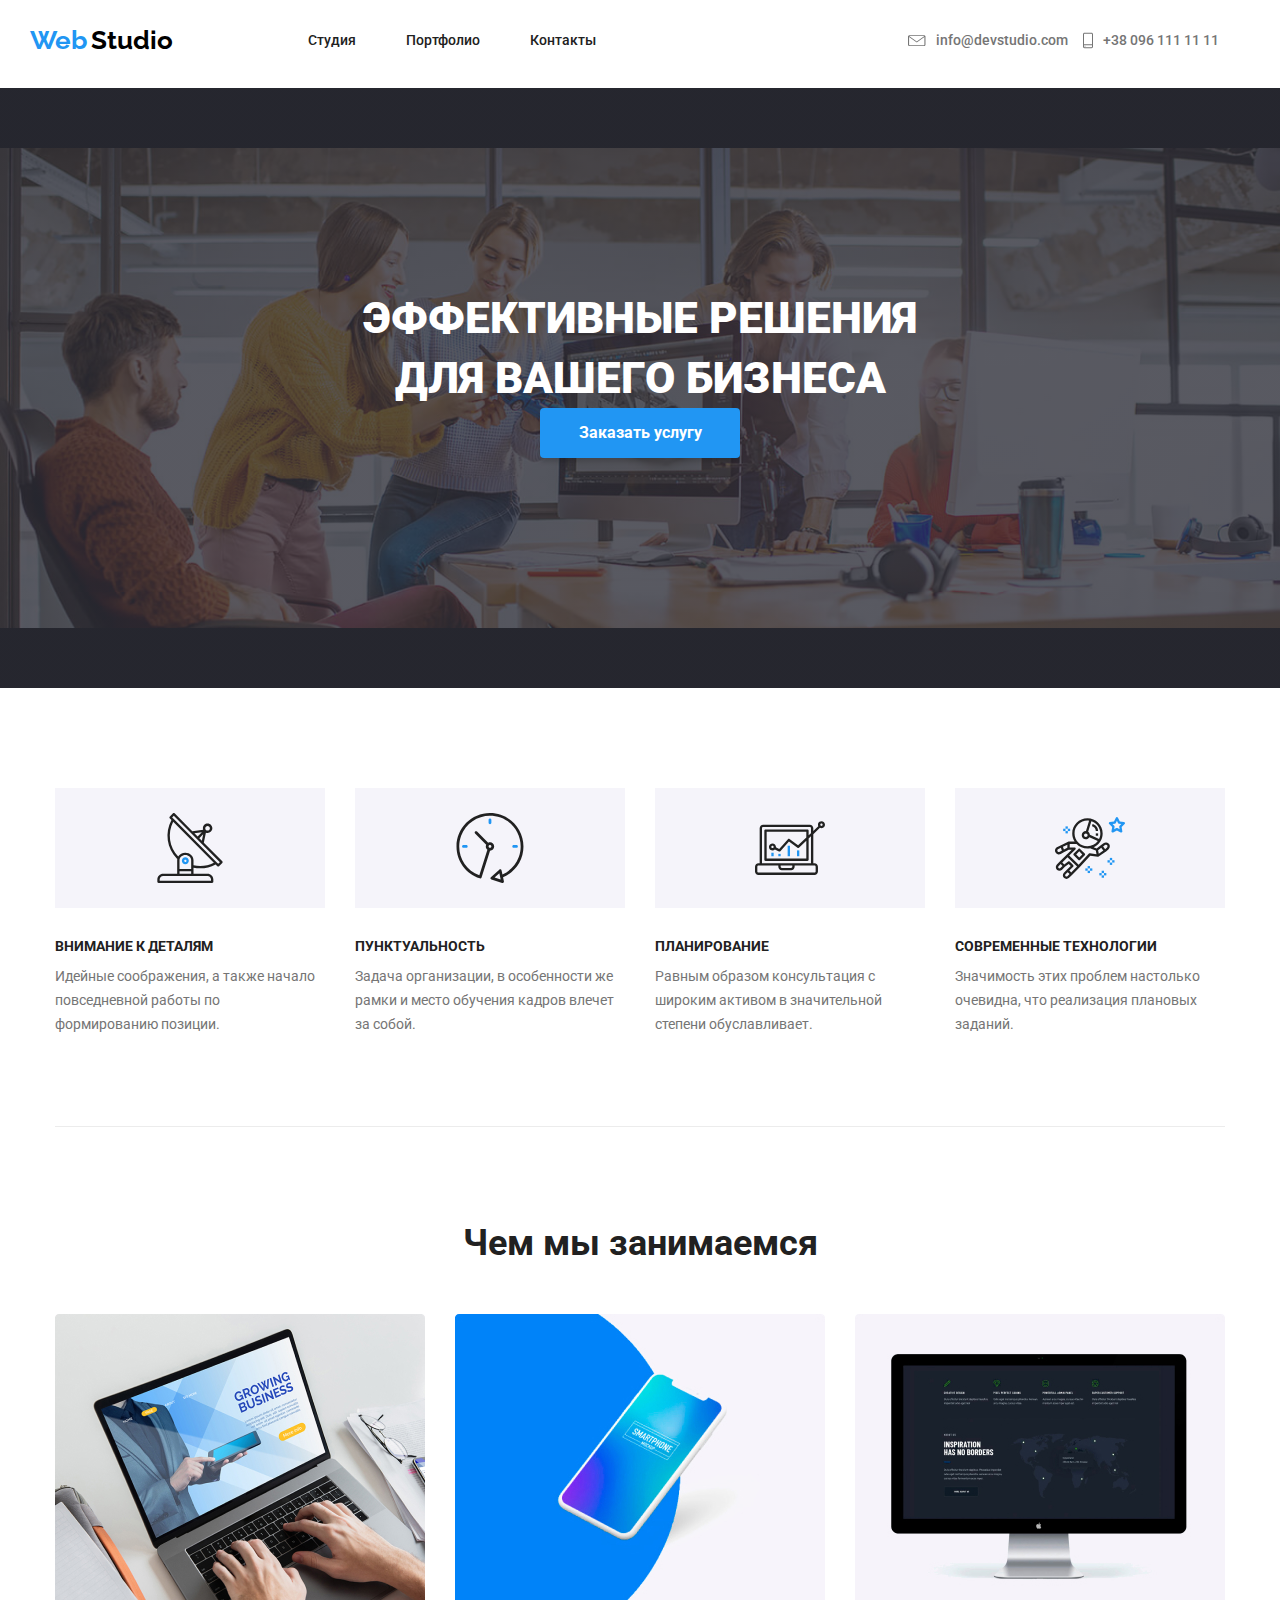
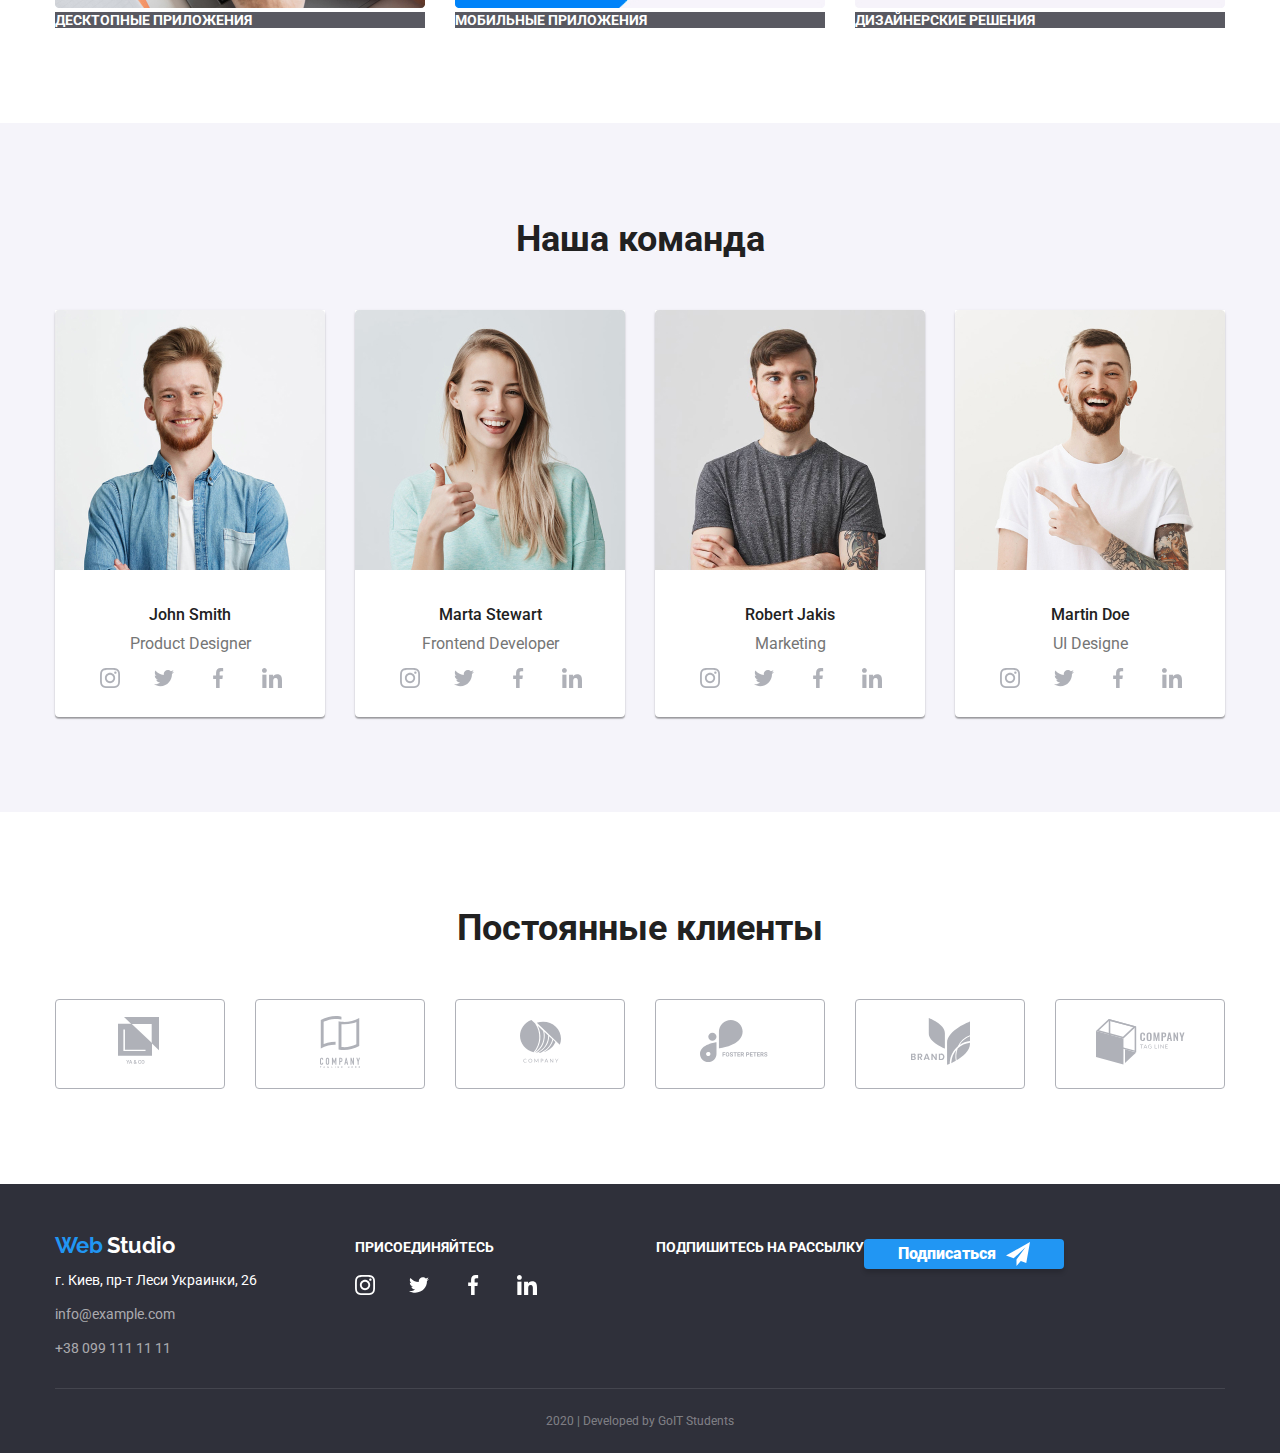
==== commit fa9ff046: "h/w 3.2.2" ====
--- a/index.html
+++ b/index.html
@@ -14,74 +14,85 @@
   <body>
     <!--LOgo and top navigation-->
     <header>
-      <div class="header-container">
-        <section class="header-section">
+      <section class="header-section">
+        <h2 class="invisible-item">Web studio</h2>
+        <div class="header-container">
           <div class="section-nav-container">
-          <div class="logo-container">
-            <a class="logo-item" href="/"><span class="color-web">Web</span>
-              <span class="color-studio">Studio</span></a>
+            <div class="logo-container">
+              <a class="logo-item" href="/"
+                ><span class="color-web">Web</span>
+                <span class="color-studio">Studio</span></a
+              >
+            </div>
+            <nav>
+              <div class="nav-container">
+                <div class="nav-container-item">
+                  <ul class="nav-list">
+                    <li class="nav-item"><a href="index.html">Студия</a></li>
+                    <li class="nav-item">
+                      <a href="portfolio.html">Портфолио</a>
+                    </li>
+                    <li class="nav-item"><a href="#">Контакты</a></li>
+                  </ul>
+                </div>
+                <div class="adress-item-container">
+                  <ul class="adress-list">
+                    <li class="adress-item">
+                      <img
+                        class="number-item"
+                        src="images/envelope.svg"
+                        alt="ticket"
+                      />
+                      <div class="number-site-container">
+                        <a class="number-site" href="mailto:info@devstudio.com"
+                          >info@devstudio.com</a
+                        >
+                      </div>
+                    </li>
+                    <li class="adress-item">
+                      <img
+                        class="number-item"
+                        src="images/smartphone.svg"
+                        alt="telephone"
+                      />
+                      <div class="number-site-container">
+                        <a class="number-site" href="tel:+380961111111"
+                          >+38 096 111 11 11</a
+                        >
+                      </div>
+                    </li>
+                  </ul>
+                </div>
+              </div>
+            </nav>
           </div>
-          <nav>
-            <div class="nav-container">
-              <div class="nav-container-item">
-                <ul class="nav-list">
-                  <li class="nav-item"><a href="index.html">Студия</a></li>
-                  <li class="nav-item">
-                    <a href="portfolio.html">Портфолио</a>
-                  </li>
-                  <li class="nav-item"><a href="#">Контакты</a></li>
-                </ul>
-              </div>
-              <div class="adress-item-container">
-                <ul class="adress-list">
-                  <li class="adress-item">
-                    <img
-                      class="number-item"
-                      src="images/envelope.svg"
-                      alt="ticket"
-                    />
-                    <div class="number-site-container">
-                      <a class="number-site" href="mailto:info@devstudio.com"
-                        >info@devstudio.com</a
-                      >
-                    </div>
-                  </li>
-                  <li class="adress-item">
-                    <img
-                      class="number-item"
-                      src="images/smartphone.svg"
-                      alt="telephone"
-                    />
-                    <div class="number-site-container">
-                      <a class="number-site" href="tel:+380961111111"
-                        >+38 096 111 11 11</a
-                      >
-                    </div>
-                  </li>
-                </ul>
-              </div>
-            </div>
-          </nav>
-          </div>
-        </section>
-      </div>
+        </div>
+      </section>
     </header>
     <main>
       <!---Banner-->
-        <section class="banner">
-          <div class="banner-container">
-          <h1 class="banner-title">
-            эффективные решения<br />
-            для вашего бизнеса
-          </h1>
-          <div class="banner-item">
-            <a href="#">Заказать услугу</a>
+      <section class="banner">
+        <h2 class="invisible-item">Баннер</h2>
+        <div class="banner-container">
+          <div class="banner-hero-icon">
+            <div class="banner-item-container">
+              <h1 class="banner-title">
+                эффективные решения<br />
+                для вашего бизнеса
+              </h1>
+              <div class="banner-item">
+                <form>
+                  <button class="banner-button">Заказать услугу</button>
+                </form>
+              </div>
+            </div>
           </div>
-        </section>
-      </div>
+        </div>
+      </section>
       <!---Advantages image-->
-      <div class="advantages-container">
-        <section class="advantages-section">
+      <section class="advantages-section">
+        <h2 class="invisible-item">Преимущества</h2>
+        <div class="advantages-container">
           <ul class="advantages-list">
             <li class="advantages-item icon-antena">
               <h3 class="advantages-title">Внимание к деталям</h3>
@@ -112,12 +123,12 @@
               </p>
             </li>
           </ul>
-          </div>
-        </section>
+        </div>
+      </section>
       <!--Portfolio-->
-        <section class="portfolio main-section">
-          <div class="portfolio-container">
-          <h2 class="section-title">Чем мы занимаемся</h2>
+      <section class="portfolio main-section">
+        <h2 class="section-title">Чем мы занимаемся</h2>
+        <div class="portfolio-container">
           <ul class="portfolio-list">
             <li class="portfolio-item">
               <img src="images/img.jpg" alt="notepad" />
@@ -132,15 +143,19 @@
               <h3>Дизайнерские решения</h3>
             </li>
           </ul>
-          </div>
-        </section>
-      <!----Team container-->
+        </div>
+      </section>
+      <!--Team container-->
       <div class="team-container">
         <section class="team main-section">
           <h2 class="section-title">Наша команда</h2>
           <ul class="team-list">
             <li class="team-item">
-              <img class="photo-item" src="images/john_smith.jpg" alt="Product Designer photo" />
+              <img
+                class="photo-item"
+                src="images/john_smith.jpg"
+                alt="Product Designer photo"
+              />
               <p class="name-item">John Smith</p>
               <p class="specialty">Product Designer</p>
               <ul class="team-social-network-list">
@@ -167,7 +182,8 @@
               </ul>
             </li>
             <li class="team-item">
-              <img class="photo-item"
+              <img
+                class="photo-item"
                 src="images/marta_stewart.jpg"
                 alt="Frontend Developer photo"
               />
@@ -197,7 +213,11 @@
               </ul>
             </li>
             <li class="team-item">
-              <img class="photo-item" src="images/robert_jakis.jpg" alt="Marketing photo" />
+              <img
+                class="photo-item"
+                src="images/robert_jakis.jpg"
+                alt="Marketing photo"
+              />
               <p class="name-item">Robert Jakis</p>
               <p class="specialty">Marketing</p>
               <ul class="team-social-network-list">
@@ -224,7 +244,11 @@
               </ul>
             </li>
             <li class="team-item">
-              <img class="photo-item" src="images/martin_doe.jpg" alt="UI Designer photo" />
+              <img
+                class="photo-item"
+                src="images/martin_doe.jpg"
+                alt="UI Designer photo"
+              />
               <p class="name-item">Martin Doe</p>
               <p class="specialty">UI Designe</p>
               <ul class="team-social-network-list">
@@ -254,8 +278,9 @@
         </section>
       </div>
       <!--Customer-->
-      <div class="customer-container">
-        <section class="customer main-section">
+      <section class="customer main-section">
+        <h2 class="invisible-item">Партнеры</h2>
+        <div class="customer-container">
           <h2 class="section-title">Постоянные клиенты</h2>
           <ul class="customer-list">
             <li class="customer-item">
@@ -277,34 +302,38 @@
               <a href=""><img src="images/logo_6.svg" alt="company 6" /></a>
             </li>
           </ul>
-        </section>
-      </div>
+        </div>
+      </section>
       <!--Bottom container, logo , adress and social network-->
       <div class="adress-container">
-        <section class="adress">
-          <div class="logo-adress-bot-container">
-            <a class="logo-item" href="/"
-              ><span class="color-web-bot">Web</span>
-              <span class="color-studio-white">Studio</span></a
-            >
-            <address>
-              <ul class="adress-list-bottom">
-                <li class="adress-item-bottom">
-                  <p>г. Киев, пр-т Леси Украинки, 26</p>
-                </li>
-                <li class="adress-item-bottom">
-                  <a class="adress-site-number" href="#">info@example.com</a>
-                </li>
-                <li class="adress-item-bottom">
-                  <a class="adress-site-number" href="tel:+"
-                    >+38 099 111 11 11</a
-                  >
-                </li>
-              </ul>
-            </address>
-          </div>
-          <div class="social-network-container">
-            <section class="social-network">
+        <div class="logo-adress-bot-container">
+          <section>
+            <h2 class="invisible-item">Адрес</h2>
+            <div class="logo-adress-container">
+              <a class="logo-item" href="/"
+                ><span class="color-web-bot">Web</span>
+                <span class="color-studio-white">Studio</span></a
+              >
+              <address>
+                <ul class="adress-list-bottom">
+                  <li class="adress-item-bottom">
+                    <p>г. Киев, пр-т Леси Украинки, 26</p>
+                  </li>
+                  <li class="adress-item-bottom">
+                    <a class="adress-site-number" href="#">info@example.com</a>
+                  </li>
+                  <li class="adress-item-bottom">
+                    <a class="adress-site-number" href="tel:+"
+                      >+38 099 111 11 11</a
+                    >
+                  </li>
+                </ul>
+              </address>
+            </div>
+          </section>
+          <section class="social-network">
+            <h2 class="invisible-item">Социальные сети</h2>
+            <div class="social-network-container">
               <p>присоединяйтесь</p>
               <ul class="social-network-list-studio">
                 <li class="social-item-bottom right-line">
@@ -326,17 +355,18 @@
                   <a href=""><img src="images/linkedin_2.svg" alt="" /></a>
                 </li>
               </ul>
-            </section>
-          </div>
-          <div class="mailing-container">
-            <section class="mailing">
+            </div>
+          </section>
+          <section class="mailing">
+            <div class="mailing-container">
+              <h2 class="invisible-item">Рассылка</h2>
               <p>Подпишитесь на рассылку</p>
               <div class="mailing-site">
                 <a class="send-mail" href="">Подписаться</a>
               </div>
-            </section>
-          </div>
-        </section>
+            </div>
+          </section>
+        </div>
       </div>
     </main>
     <footer>
--- a/css/style.css
+++ b/css/style.css
@@ -3,7 +3,6 @@
   padding: 0;
   box-sizing: border-box;
 }
-
 :root {
   --footer-color: #2f303a;
   --title-mailing: #2196f3;
@@ -11,6 +10,9 @@
 li {
   list-style-type: none;
 }
+.invisible-item {
+  display: none;
+}
 .section-title {
   margin-bottom: 50px;
 }
@@ -90,6 +92,9 @@
   color: #757575;
 }
 .banner-container {
+  width: 100%;
+}
+.banner-hero-icon {
   max-width: 1600px;
   height: 600px;
   background-color: #000000;
@@ -101,13 +106,14 @@
     url(../images/Header_img.jpg);
   background-position: center;
   background-size: contain;
-  margin-left: auto;
-  margin-right: auto;
-  display: flex;
-  align-items: center;
-  justify-content: center;
-}
+  background-repeat: no-repeat;
+  text-align: center;
+  margin: auto;
+}
+
 .banner-title {
+  margin: 0;
+  padding-top: 200px;
   font-family: "roboto";
   font-style: normal;
   font-weight: 900;
@@ -116,13 +122,19 @@
   text-transform: uppercase;
   color: #ffffff;
 }
-.banner a {
+.banner-button {
   font-family: "roboto";
   text-decoration: none;
   font-style: normal;
   font-weight: bold;
   font-size: 16px;
   line-height: 30px;
+  width: 200px;
+  padding-top: 10px;
+  padding-bottom: 10px;
+  border: none;
+  box-shadow: 0px 4px 4px rgba(0, 0, 0, 0.15);
+  border-radius: 4px;
   background-color: var(--title-mailing);
   color: #ffffff;
 }
@@ -332,15 +344,16 @@
   width: 100%;
   background-color: var(--footer-color);
 }
-.adress {
+.logo-adress-bot-container {
   background-color: var(--footer-color);
   width: 1170px;
   display: flex;
   margin: auto;
   border-bottom: 1px solid rgba(255, 255, 255, 0.1);
 }
-.logo-adress-bot-container {
+.logo-adress-container {
   margin-top: 48px;
+  margin-bottom: 28px;
 }
 .adress-list-bottom {
   width: 230px;
@@ -352,8 +365,8 @@
   margin-top: 10px;
 }
 .social-network-container {
-  width: 205px;
-  margin: 56px 0 0 69px;
+  margin-left: 70px;
+  margin-top: 55px;
 }
 .social-network-list-studio {
   display: flex;
@@ -370,7 +383,8 @@
 .mailing-container {
   width: 570px;
   display: flex;
-  margin: 56px 0 0 95px;
+  margin-left: 95px;
+  margin-top: 55px;
 }
 .color-web-bot {
   font-family: "Raleway";
@@ -407,7 +421,6 @@
   color: rgba(255, 255, 255, 0.6);
 }
 .social-network p {
-  margin: 0;
   font-family: "roboto";
   font-style: normal;
   font-weight: bold;
@@ -417,7 +430,6 @@
   color: #ffffff;
 }
 .mailing p {
-  margin: 0;
   font-family: "roboto";
   font-style: normal;
   font-weight: bold;
